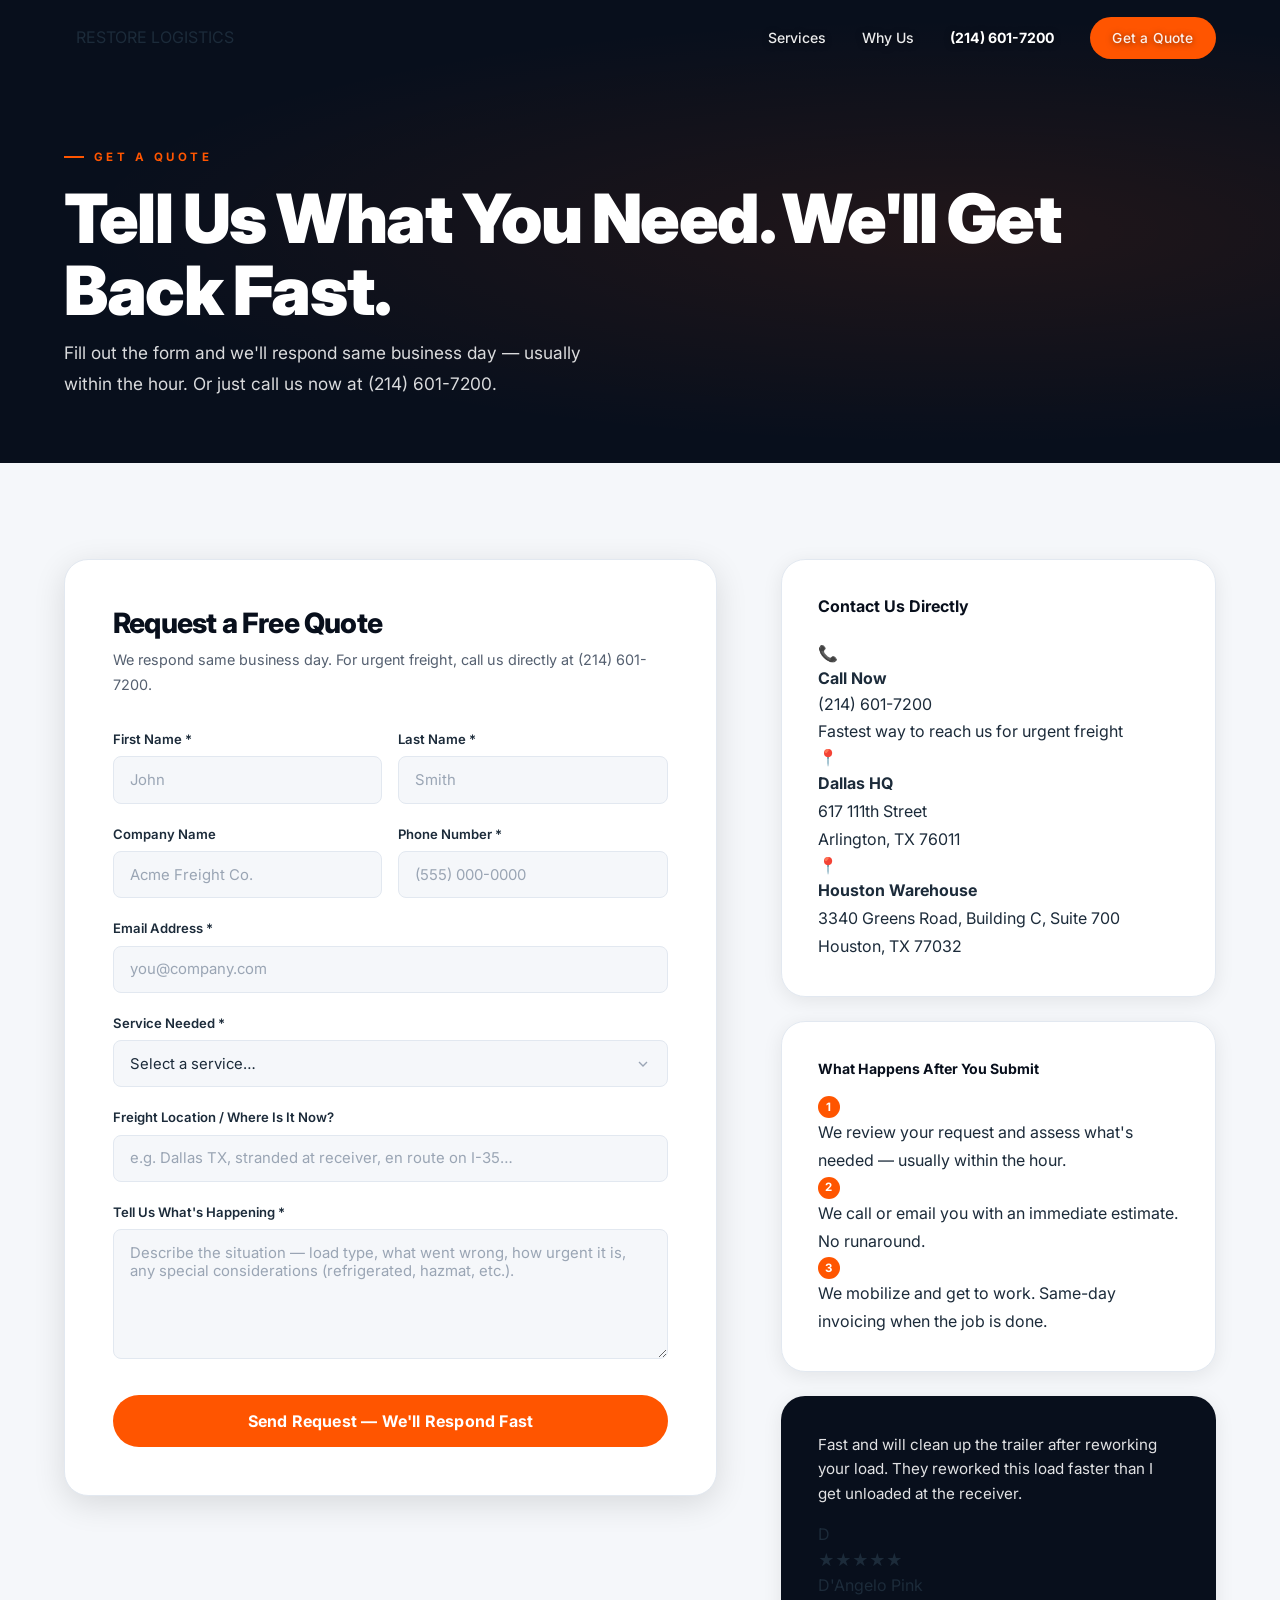
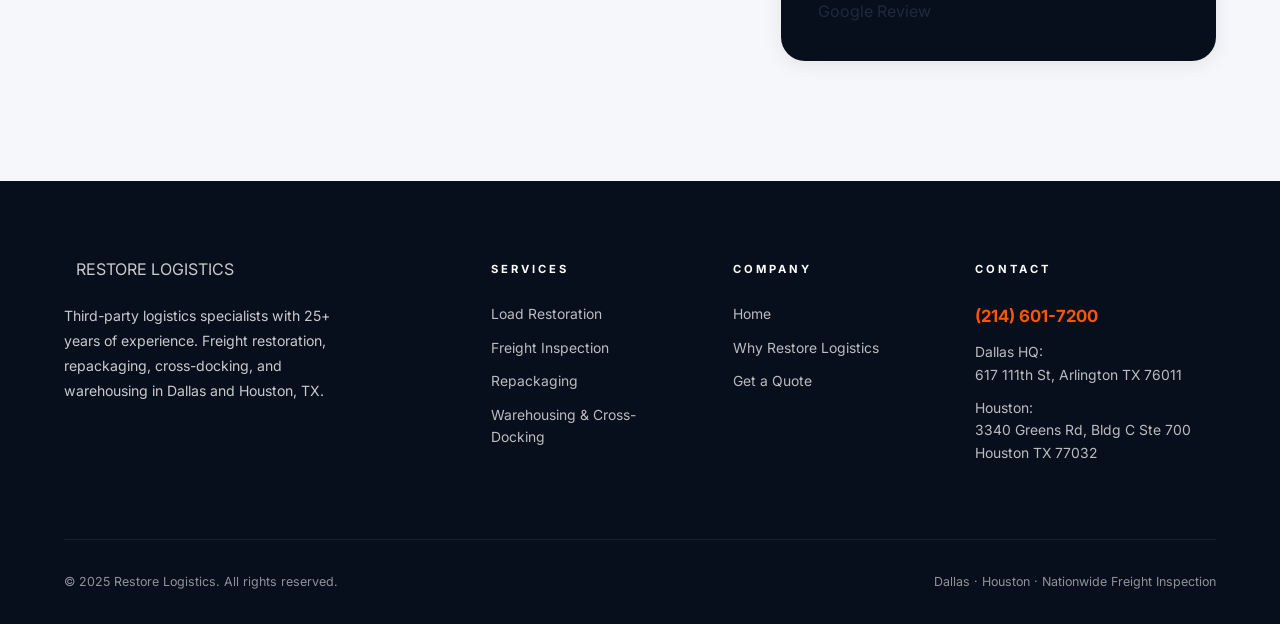
==== get-a-quote.html @ 34fc3805 "Initial release — Restore Logistics website 4-page lead-generation site: homepage, services, why-us," ====
<!DOCTYPE html>
<html lang="en">
<head>
  <meta charset="UTF-8" />
  <meta name="viewport" content="width=device-width, initial-scale=1.0" />
  <meta name="description" content="Get a free freight restoration quote from Restore Logistics. Same-day response. Dallas and Houston, TX." />
  <title>Get a Free Quote | Restore Logistics — Immediate Estimates</title>
  <link rel="stylesheet" href="css/style.css" />
  <link rel="preconnect" href="https://fonts.googleapis.com" />
  <link rel="preconnect" href="https://fonts.gstatic.com" crossorigin />
</head>
<body>

  <!-- HEADER -->
  <header class="site-header scrolled" id="site-header">
    <div class="container">
      <nav class="nav-inner">
        <a href="index.html" class="logo">
          <div class="logo-chevrons"><span></span><span></span><span></span></div>
          <div class="logo-text">
            <span class="logo-restore">RESTORE</span>
            <span class="logo-logistics">LOGISTICS</span>
          </div>
        </a>
        <div class="nav-links">
          <a href="services.html">Services</a>
          <a href="why-us.html">Why Us</a>
          <a href="tel:+12146017200" class="nav-phone">(214) 601-7200</a>
          <a href="get-a-quote.html" class="btn btn-orange">Get a Quote</a>
        </div>
        <button class="nav-hamburger" id="nav-hamburger" aria-label="Open navigation">
          <span></span><span></span><span></span>
        </button>
      </nav>
    </div>
  </header>

  <div class="nav-mobile" id="nav-mobile">
    <button class="nav-mobile-close" id="nav-mobile-close">&times;</button>
    <a href="index.html">Home</a>
    <a href="services.html">Services</a>
    <a href="why-us.html">Why Us</a>
    <a href="tel:+12146017200">(214) 601-7200</a>
    <a href="get-a-quote.html" class="btn btn-orange">Get a Free Quote</a>
  </div>

  <div class="mobile-sticky-footer">
    <a href="tel:+12146017200" class="msf-call">📞 Call Now</a>
    <a href="get-a-quote.html" class="msf-quote">Submit Request</a>
  </div>

  <!-- PAGE HERO -->
  <section class="page-hero">
    <div class="container page-hero-inner">
      <span class="section-kicker">Get a Quote</span>
      <h1>Tell Us What You Need. We'll Get Back Fast.</h1>
      <p>Fill out the form and we'll respond same business day — usually within the hour. Or just call us now at (214) 601-7200.</p>
    </div>
  </section>

  <main>
    <section class="section-pad" style="background: var(--off-white);">
      <div class="container">
        <div class="quote-grid">

          <!-- FORM -->
          <div class="quote-form-wrap">
            <h2>Request a Free Quote</h2>
            <p class="form-sub">We respond same business day. For urgent freight, call us directly at (214) 601-7200.</p>

            <form id="quote-form" novalidate>
              <div class="form-row">
                <div class="form-group">
                  <label for="first-name">First Name *</label>
                  <input type="text" id="first-name" name="first_name" placeholder="John" required />
                </div>
                <div class="form-group">
                  <label for="last-name">Last Name *</label>
                  <input type="text" id="last-name" name="last_name" placeholder="Smith" required />
                </div>
              </div>

              <div class="form-row">
                <div class="form-group">
                  <label for="company">Company Name</label>
                  <input type="text" id="company" name="company" placeholder="Acme Freight Co." />
                </div>
                <div class="form-group">
                  <label for="phone">Phone Number *</label>
                  <input type="tel" id="phone" name="phone" placeholder="(555) 000-0000" required />
                </div>
              </div>

              <div class="form-group">
                <label for="email">Email Address *</label>
                <input type="email" id="email" name="email" placeholder="you@company.com" required />
              </div>

              <div class="form-group">
                <label for="service">Service Needed *</label>
                <select id="service" name="service" required>
                  <option value="" disabled selected>Select a service…</option>
                  <option value="restoration">Load Restoration (shifted / rejected / overweight)</option>
                  <option value="inspection">Freight Inspection</option>
                  <option value="repackaging">Repackaging</option>
                  <option value="warehousing">Warehousing &amp; Cross-Docking</option>
                  <option value="multiple">Multiple Services</option>
                  <option value="unsure">Not Sure — Need Advice</option>
                </select>
              </div>

              <div class="form-group">
                <label for="location">Freight Location / Where Is It Now?</label>
                <input type="text" id="location" name="location" placeholder="e.g. Dallas TX, stranded at receiver, en route on I-35…" />
              </div>

              <div class="form-group">
                <label for="details">Tell Us What's Happening *</label>
                <textarea id="details" name="details" placeholder="Describe the situation — load type, what went wrong, how urgent it is, any special considerations (refrigerated, hazmat, etc.)." required></textarea>
              </div>

              <button type="submit" class="btn btn-orange form-submit">Send Request — We'll Respond Fast</button>
            </form>
          </div>

          <!-- SIDEBAR -->
          <aside class="quote-sidebar">

            <div class="sidebar-card">
              <h3>Contact Us Directly</h3>
              <div class="sidebar-info-item">
                <div class="sidebar-icon">📞</div>
                <div>
                  <h4>Call Now</h4>
                  <a href="tel:+12146017200">(214) 601-7200</a>
                  <p>Fastest way to reach us for urgent freight</p>
                </div>
              </div>
              <div class="sidebar-info-item">
                <div class="sidebar-icon">📍</div>
                <div>
                  <h4>Dallas HQ</h4>
                  <p>617 111th Street<br>Arlington, TX 76011</p>
                </div>
              </div>
              <div class="sidebar-info-item">
                <div class="sidebar-icon">📍</div>
                <div>
                  <h4>Houston Warehouse</h4>
                  <p>3340 Greens Road, Building C, Suite 700<br>Houston, TX 77032</p>
                </div>
              </div>
            </div>

            <div class="sidebar-card">
              <div class="what-happens-next next-steps">
                <h4>What Happens After You Submit</h4>
                <div class="next-step">
                  <div class="ns-num">1</div>
                  <p>We review your request and assess what's needed — usually within the hour.</p>
                </div>
                <div class="next-step">
                  <div class="ns-num">2</div>
                  <p>We call or email you with an immediate estimate. No runaround.</p>
                </div>
                <div class="next-step">
                  <div class="ns-num">3</div>
                  <p>We mobilize and get to work. Same-day invoicing when the job is done.</p>
                </div>
              </div>
            </div>

            <div class="sidebar-card" style="background: var(--navy); border-color: transparent;">
              <div class="testimonial-block" style="background:transparent; border:none; padding:0;">
                <blockquote style="color:rgba(255,255,255,0.88); font-size:0.95rem;">
                  Fast and will clean up the trailer after reworking your load. They reworked this load faster than I get unloaded at the receiver.
                </blockquote>
                <div class="testimonial-cite" style="margin-top:1rem;">
                  <div class="testimonial-avatar">D</div>
                  <div>
                    <div class="testimonial-stars">★★★★★</div>
                    <div class="testimonial-name">D'Angelo Pink</div>
                    <div class="testimonial-meta">Google Review</div>
                  </div>
                </div>
              </div>
            </div>

          </aside>
        </div>
      </div>
    </section>
  </main>

  <!-- FOOTER -->
  <footer class="site-footer">
    <div class="container">
      <div class="footer-grid">
        <div class="footer-brand">
          <a href="index.html" class="logo">
            <div class="logo-chevrons"><span></span><span></span><span></span></div>
            <div class="logo-text">
              <span class="logo-restore">RESTORE</span>
              <span class="logo-logistics">LOGISTICS</span>
            </div>
          </a>
          <p>Third-party logistics specialists with 25+ years of experience. Freight restoration, repackaging, cross-docking, and warehousing in Dallas and Houston, TX.</p>
        </div>
        <div class="footer-col">
          <h4>Services</h4>
          <a href="services.html#restoration">Load Restoration</a>
          <a href="services.html#inspection">Freight Inspection</a>
          <a href="services.html#repackaging">Repackaging</a>
          <a href="services.html#warehousing">Warehousing &amp; Cross-Docking</a>
        </div>
        <div class="footer-col">
          <h4>Company</h4>
          <a href="index.html">Home</a>
          <a href="why-us.html">Why Restore Logistics</a>
          <a href="get-a-quote.html">Get a Quote</a>
        </div>
        <div class="footer-col">
          <h4>Contact</h4>
          <a href="tel:+12146017200" class="footer-phone">(214) 601-7200</a>
          <address>Dallas HQ:<br>617 111th St, Arlington TX 76011</address>
          <address>Houston:<br>3340 Greens Rd, Bldg C Ste 700<br>Houston TX 77032</address>
        </div>
      </div>
      <div class="footer-bottom">
        <span>&copy; 2025 Restore Logistics. All rights reserved.</span>
        <span>Dallas · Houston · Nationwide Freight Inspection</span>
      </div>
    </div>
  </footer>

  <script src="js/main.js"></script>
</body>
</html>
---- css/style.css ----
/* ============================================================
   RESTORE LOGISTICS — style.css  v2
   ============================================================ */

@import url('https://fonts.googleapis.com/css2?family=Inter:wght@300;400;500;600;700;800;900&display=swap');

/* --- Custom properties ------------------------------------ */
:root {
  --navy:         #080f1c;
  --navy-mid:     #0f1e35;
  --navy-light:   #1a304f;
  --orange:       #ff5500;
  --orange-hover: #e04400;
  --orange-glow:  rgba(255,85,0,0.3);
  --orange-dim:   rgba(255,85,0,0.1);
  --white:        #ffffff;
  --off-white:    #f5f7fa;
  --gray-100:     #f0f2f5;
  --gray-400:     #9aa5b4;
  --gray-600:     #556070;
  --body-text:    #1c2b3a;
  --border:       #e2e8f0;
  --radius:       8px;
  --radius-lg:    16px;
  --radius-xl:    24px;
  --transition:   0.25s ease;
  --shadow:       0 4px 20px rgba(0,0,0,0.08);
  --shadow-md:    0 8px 32px rgba(0,0,0,0.12);
  --shadow-lg:    0 16px 56px rgba(0,0,0,0.18);
  --font:         'Inter', system-ui, -apple-system, sans-serif;
  --container:    1200px;
  --header-h:     76px;
}

/* --- Reset ------------------------------------------------ */
*,*::before,*::after { box-sizing: border-box; margin: 0; padding: 0; }
html  { scroll-behavior: smooth; font-size: 16px; }
body  { font-family: var(--font); color: var(--body-text); background: var(--white); line-height: 1.6; -webkit-font-smoothing: antialiased; }
img   { display: block; max-width: 100%; }
a     { text-decoration: none; color: inherit; }
ul    { list-style: none; }
button{ border: none; cursor: pointer; font-family: inherit; background: none; }

/* --- Typography ------------------------------------------ */
h1 { font-size: clamp(2.4rem, 6vw, 4.25rem); font-weight: 900; line-height: 1.06; letter-spacing: -1.5px; }
h2 { font-size: clamp(1.9rem, 4vw, 3rem);    font-weight: 800; line-height: 1.1;  letter-spacing: -0.8px; }
h3 { font-size: 1.25rem;                      font-weight: 700; line-height: 1.3; }
p  { font-size: 1rem; line-height: 1.75; }

/* --- Layout ----------------------------------------------- */
.container    { max-width: var(--container); margin: 0 auto; padding: 0 1.5rem; }
.section-pad  { padding: 6rem 0; }
.text-center  { text-align: center; }

.section-kicker {
  display: inline-flex;
  align-items: center;
  gap: 0.6rem;
  font-size: 0.72rem;
  font-weight: 700;
  letter-spacing: 3.5px;
  text-transform: uppercase;
  color: var(--orange);
  margin-bottom: 1rem;
}
.section-kicker::before {
  content: '';
  display: block;
  width: 20px;
  height: 2px;
  background: var(--orange);
}

/* --- Buttons ---------------------------------------------- */
.btn {
  display: inline-flex;
  align-items: center;
  justify-content: center;
  gap: 0.5rem;
  padding: 0.9rem 2rem;
  border-radius: 100px;
  font-weight: 700;
  font-size: 0.95rem;
  letter-spacing: 0.2px;
  transition: all var(--transition);
  white-space: nowrap;
  cursor: pointer;
}
.btn-orange {
  background: var(--orange);
  color: var(--white);
}
.btn-orange:hover {
  background: var(--orange-hover);
  transform: translateY(-2px);
  box-shadow: 0 10px 28px var(--orange-glow);
}
.btn-white {
  background: var(--white);
  color: var(--navy);
}
.btn-white:hover {
  background: var(--off-white);
  transform: translateY(-2px);
  box-shadow: var(--shadow-md);
}
.btn-outline-white {
  background: transparent;
  color: var(--white);
  border: 2px solid rgba(255,255,255,0.65);
}
.btn-outline-white:hover {
  background: rgba(255,255,255,0.1);
  border-color: var(--white);
}
.btn-outline-orange {
  background: transparent;
  color: var(--orange);
  border: 2px solid var(--orange);
}
.btn-outline-orange:hover {
  background: var(--orange);
  color: var(--white);
}
.link-arrow {
  color: var(--orange);
  font-weight: 600;
  font-size: 0.9rem;
  display: inline-flex;
  align-items: center;
  gap: 0.35rem;
  transition: gap var(--transition);
}
.link-arrow:hover { gap: 0.65rem; }
.link-arrow::after { content: '→'; }

/* ============================================================
   HEADER / NAV
   ============================================================ */
.site-header {
  position: fixed;
  top: 0; left: 0; right: 0;
  z-index: 1000;
  height: var(--header-h);
  transition: background var(--transition), box-shadow var(--transition), backdrop-filter var(--transition);
}
.site-header.scrolled {
  background: rgba(8,15,28,0.96);
  backdrop-filter: blur(16px);
  box-shadow: 0 1px 0 rgba(255,255,255,0.06), 0 4px 24px rgba(0,0,0,0.4);
}
.nav-inner {
  display: flex;
  align-items: center;
  justify-content: space-between;
  height: var(--header-h);
}

/* Logo */
.logo {
  display: flex;
  align-items: center;
  gap: 0.75rem;
  text-decoration: none;
  flex-shrink: 0;
}
.logo-mark {
  display: flex;
  flex-direction: column;
  gap: 3.5px;
}
.logo-mark span {
  display: block;
  height: 3px;
  background: var(--orange);
  border-radius: 2px;
  transition: width 0.3s ease;
}
.logo-mark span:nth-child(1) { width: 22px; }
.logo-mark span:nth-child(2) { width: 15px; }
.logo-mark span:nth-child(3) { width: 8px; }
.logo:hover .logo-mark span:nth-child(1) { width: 8px; }
.logo:hover .logo-mark span:nth-child(3) { width: 22px; }
.logo-text { line-height: 1.1; }
.logo-top    { display: block; font-size: 1.2rem; font-weight: 900; color: var(--white); letter-spacing: 3px; text-shadow: 0 1px 14px rgba(0,0,0,0.8); }
.logo-bottom { display: block; font-size: 0.58rem; font-weight: 700; color: var(--orange); letter-spacing: 5.5px; text-shadow: 0 1px 8px rgba(0,0,0,0.6); }

/* Nav links */
.nav-links {
  display: flex;
  align-items: center;
  gap: 2.25rem;
}
.nav-links > a {
  color: rgba(255,255,255,0.92);
  font-weight: 500;
  font-size: 0.88rem;
  transition: color var(--transition);
  text-shadow: 0 1px 6px rgba(0,0,0,0.5);
}
.nav-links > a:hover { color: var(--white); }
.nav-links .btn-orange { padding: 0.6rem 1.4rem; font-size: 0.86rem; border-radius: 100px; }
.nav-phone { font-weight: 700 !important; color: var(--white) !important; }

.nav-hamburger {
  display: none;
  flex-direction: column;
  gap: 5px;
  padding: 6px;
}
.nav-hamburger span {
  display: block;
  width: 24px;
  height: 2px;
  background: var(--white);
  border-radius: 2px;
  transition: all var(--transition);
}

.nav-mobile {
  display: none;
  position: fixed;
  inset: 0;
  background: var(--navy);
  z-index: 1001;
  flex-direction: column;
  align-items: center;
  justify-content: center;
  gap: 2rem;
}
.nav-mobile.open { display: flex; }
.nav-mobile a {
  color: rgba(255,255,255,0.8);
  font-size: 1.75rem;
  font-weight: 800;
  letter-spacing: -0.5px;
  transition: color var(--transition);
}
.nav-mobile a:hover { color: var(--orange); }
.nav-mobile .btn-orange { border-radius: 100px; font-size: 1.1rem; margin-top: 0.5rem; }
.nav-mobile-close {
  position: absolute;
  top: 1.5rem; right: 1.5rem;
  color: rgba(255,255,255,0.5);
  font-size: 2.5rem;
  line-height: 1;
  transition: color var(--transition);
}
.nav-mobile-close:hover { color: var(--orange); }

/* ============================================================
   MOBILE STICKY FOOTER
   ============================================================ */
.mobile-sticky-footer {
  display: none;
  position: fixed;
  bottom: 0; left: 0; right: 0;
  z-index: 998;
  background: var(--navy);
  border-top: 1px solid rgba(255,255,255,0.08);
  padding: 0.75rem 1rem;
  gap: 0.75rem;
}
.mobile-sticky-footer a {
  flex: 1;
  text-align: center;
  padding: 0.85rem;
  border-radius: 100px;
  font-weight: 700;
  font-size: 0.88rem;
  display: block;
}
.msf-call  { background: var(--navy-light); color: var(--white); border: 1px solid rgba(255,255,255,0.12); }
.msf-quote { background: var(--orange);     color: var(--white); }

/* ============================================================
   HERO
   ============================================================ */
.hero {
  position: relative;
  min-height: 100vh;
  display: flex;
  align-items: center;
  overflow: hidden;
}
.hero-bg {
  position: absolute;
  inset: 0;
  background-image: url('https://images.unsplash.com/photo-1601584115197-04ecc0da31d7?auto=format&fit=crop&w=1920&q=85');
  background-size: cover;
  background-position: center 35%;
  z-index: 0;
}
.hero-bg::after {
  content: '';
  position: absolute;
  inset: 0;
  background: linear-gradient(
    115deg,
    rgba(8,15,28,0.97) 0%,
    rgba(8,15,28,0.88) 45%,
    rgba(8,15,28,0.55) 70%,
    rgba(8,15,28,0.35) 100%
  );
}
.hero-content {
  position: relative;
  z-index: 1;
  max-width: 760px;
  padding: calc(var(--header-h) + 3rem) 0 5rem;
}
.hero-kicker {
  display: inline-flex;
  align-items: center;
  gap: 0.75rem;
  font-size: 0.72rem;
  font-weight: 700;
  letter-spacing: 4px;
  text-transform: uppercase;
  color: var(--orange);
  margin-bottom: 1.75rem;
}
.hero-kicker::before {
  content: '';
  display: block;
  width: 28px;
  height: 2px;
  background: var(--orange);
}
.hero h1 {
  color: var(--white);
  margin-bottom: 1.5rem;
}
.hero h1 em {
  font-style: normal;
  color: var(--orange);
  display: block;
}
.hero-sub {
  color: rgba(255,255,255,0.88);
  font-size: 1.12rem;
  max-width: 580px;
  margin-bottom: 2.75rem;
  line-height: 1.78;
}
.hero-sub strong { color: rgba(255,255,255,0.88); font-weight: 600; }
.hero-actions {
  display: flex;
  gap: 1rem;
  flex-wrap: wrap;
  margin-bottom: 3rem;
  align-items: center;
}
.trust-chips {
  display: flex;
  gap: 0.6rem;
  flex-wrap: wrap;
}
.trust-chip {
  display: inline-flex;
  align-items: center;
  gap: 0.35rem;
  background: rgba(255,255,255,0.07);
  border: 1px solid rgba(255,255,255,0.1);
  border-radius: 100px;
  padding: 0.35rem 0.85rem;
  font-size: 0.72rem;
  font-weight: 600;
  color: rgba(255,255,255,0.92);
  letter-spacing: 0.3px;
}
.trust-chip .dot { color: var(--orange); }

/* Floating review badge */
.hero-badge {
  position: absolute;
  right: 3rem;
  bottom: 6rem;
  z-index: 2;
  background: rgba(8,15,28,0.82);
  backdrop-filter: blur(20px);
  border: 1px solid rgba(255,255,255,0.1);
  border-left: 3px solid var(--orange);
  border-radius: var(--radius-lg);
  padding: 1.25rem 1.5rem;
  max-width: 300px;
}
.badge-stars { color: #FFD700; font-size: 0.85rem; margin-bottom: 0.4rem; }
.badge-quote {
  font-size: 0.85rem;
  color: rgba(255,255,255,0.8);
  font-style: italic;
  line-height: 1.5;
  margin-bottom: 0.6rem;
}
.badge-name { font-size: 0.75rem; font-weight: 700; color: var(--white); }
.badge-sub  { font-size: 0.68rem; color: var(--gray-400); }
.badge-google {
  display: flex;
  align-items: center;
  gap: 0.3rem;
  font-size: 0.68rem;
  color: var(--gray-400);
  margin-top: 0.5rem;
}

/* ============================================================
   MARQUEE STRIP
   ============================================================ */
.marquee-strip {
  background: var(--orange);
  overflow: hidden;
  padding: 0.9rem 0;
  position: relative;
}
.marquee-track {
  display: inline-flex;
  animation: marquee-scroll 40s linear infinite;
  white-space: nowrap;
}
.marquee-item {
  display: inline-flex;
  align-items: center;
  gap: 1.5rem;
  font-size: 0.75rem;
  font-weight: 800;
  letter-spacing: 3px;
  text-transform: uppercase;
  color: rgba(255,255,255,0.92);
  padding: 0 2rem;
}
.marquee-sep {
  width: 5px;
  height: 5px;
  background: rgba(255,255,255,0.4);
  border-radius: 50%;
  display: inline-block;
}
@keyframes marquee-scroll {
  0%   { transform: translateX(0); }
  100% { transform: translateX(-50%); }
}

/* ============================================================
   PROBLEM STRIP
   ============================================================ */
.problem-strip {
  background: var(--navy-mid);
  padding: 5rem 0;
}
.problem-strip-head { margin-bottom: 3rem; }
.problem-strip-head h2 { color: var(--white); margin-bottom: 0.75rem; }
.problem-strip-head p  { color: rgba(255,255,255,0.78); font-size: 1.05rem; max-width: 480px; }
.problems-grid {
  display: grid;
  grid-template-columns: repeat(6, 1fr);
  gap: 1rem;
}
.problem-tile {
  background: rgba(255,255,255,0.04);
  border: 1px solid rgba(255,255,255,0.08);
  border-radius: var(--radius-lg);
  padding: 2rem 1rem 1.5rem;
  color: rgba(255,255,255,0.92);
  font-weight: 600;
  font-size: 0.88rem;
  text-align: center;
  transition: all 0.3s ease;
  cursor: default;
}
.problem-tile:hover {
  background: var(--orange);
  border-color: var(--orange);
  color: var(--white);
  transform: translateY(-6px);
  box-shadow: 0 16px 32px rgba(255,85,0,0.35);
}
.problem-icon {
  font-size: 2rem;
  display: block;
  margin-bottom: 0.75rem;
}

/* ============================================================
   HOW IT WORKS
   ============================================================ */
.how-it-works { background: var(--off-white); }
.hiw-head { text-align: center; margin-bottom: 4rem; }
.hiw-head h2 { margin-bottom: 0.75rem; }
.hiw-head p  { color: var(--gray-600); font-size: 1.05rem; max-width: 500px; margin: 0 auto; }
.hiw-grid {
  display: grid;
  grid-template-columns: repeat(3, 1fr);
  gap: 0;
  position: relative;
  border: 1px solid var(--border);
  border-radius: var(--radius-xl);
  overflow: hidden;
  background: var(--white);
  box-shadow: var(--shadow-md);
}
.hiw-step {
  padding: 3rem 2.5rem;
  position: relative;
  border-right: 1px solid var(--border);
}
.hiw-step:last-child { border-right: none; }
.hiw-num {
  font-size: 4.5rem;
  font-weight: 900;
  color: rgba(255,85,0,0.07);
  line-height: 1;
  position: absolute;
  top: 1.5rem;
  right: 1.5rem;
  letter-spacing: -3px;
}
.hiw-icon {
  width: 52px;
  height: 52px;
  background: var(--orange);
  border-radius: var(--radius);
  display: flex;
  align-items: center;
  justify-content: center;
  font-size: 1.4rem;
  margin-bottom: 1.5rem;
}
.hiw-step h3 { color: var(--navy); margin-bottom: 0.6rem; font-size: 1.15rem; }
.hiw-step p  { color: var(--gray-600); font-size: 0.93rem; }
.hiw-connector {
  display: none; /* visual only — handled by grid layout */
}

/* ============================================================
   SERVICES BENTO GRID
   ============================================================ */
.services-section { background: var(--white); }
.services-head { margin-bottom: 3rem; }
.services-head h2 { margin-bottom: 0.5rem; }
.services-head p  { color: var(--gray-600); font-size: 1.05rem; max-width: 480px; }

.services-bento {
  display: grid;
  grid-template-columns: 1.4fr 1fr;
  grid-template-rows: auto auto;
  gap: 1.25rem;
}
.bento-card {
  border-radius: var(--radius-xl);
  padding: 2.5rem;
  position: relative;
  overflow: hidden;
  transition: transform 0.3s ease, box-shadow 0.3s ease;
  display: flex;
  flex-direction: column;
}
.bento-card:hover {
  transform: translateY(-4px);
  box-shadow: var(--shadow-lg);
}

/* Featured card (load restoration - large) */
.bento-featured {
  grid-row: 1 / 3;
  background: var(--navy);
  min-height: 460px;
}
.bento-featured::before {
  content: '';
  position: absolute;
  inset: 0;
  background-image: url('https://images.unsplash.com/photo-1558618666-fcd25c85cd64?auto=format&fit=crop&w=900&q=80');
  background-size: cover;
  background-position: center;
  opacity: 0.25;
  transition: opacity 0.4s ease;
}
.bento-featured:hover::before { opacity: 0.35; }
.bento-featured-inner {
  position: relative;
  z-index: 1;
  display: flex;
  flex-direction: column;
  height: 100%;
}
.bento-featured .bento-icon { background: var(--orange); color: white; }
.bento-featured h3 { color: var(--white); font-size: 1.5rem; margin-bottom: 0.75rem; }
.bento-featured p  { color: rgba(255,255,255,0.88); font-size: 0.93rem; flex: 1; }
.bento-featured .link-arrow { color: var(--orange); margin-top: 2rem; }
.bento-featured .bento-tag {
  position: absolute;
  top: 2.5rem;
  right: 2.5rem;
  background: var(--orange);
  color: var(--white);
  font-size: 0.68rem;
  font-weight: 700;
  letter-spacing: 2px;
  padding: 0.35rem 0.85rem;
  border-radius: 100px;
  text-transform: uppercase;
}

/* Small cards */
.bento-small {
  background: var(--off-white);
  border: 1px solid var(--border);
}
.bento-small h3 { color: var(--navy); margin-bottom: 0.5rem; font-size: 1.05rem; }
.bento-small p  { color: var(--gray-600); font-size: 0.88rem; flex: 1; }
.bento-small .link-arrow { margin-top: 1.25rem; font-size: 0.85rem; }

.bento-icon {
  width: 48px;
  height: 48px;
  border-radius: var(--radius);
  display: flex;
  align-items: center;
  justify-content: center;
  font-size: 1.3rem;
  margin-bottom: 1.25rem;
  background: var(--orange-dim);
}
.bento-small .bento-icon { background: var(--orange-dim); }

/* ============================================================
   SPLIT — THE RESTORE ADVANTAGE
   ============================================================ */
.split-advantage {
  display: grid;
  grid-template-columns: 1fr 1fr;
  min-height: 560px;
}
.split-img {
  position: relative;
  overflow: hidden;
}
.split-img img {
  width: 100%;
  height: 100%;
  object-fit: cover;
  object-position: center;
  transition: transform 0.8s ease;
}
.split-img:hover img { transform: scale(1.04); }
.split-img-overlay {
  position: absolute;
  inset: 0;
  background: linear-gradient(to right, transparent 60%, rgba(8,15,28,0.5) 100%);
}
.split-content {
  background: var(--navy);
  padding: 5rem 4.5rem;
  display: flex;
  flex-direction: column;
  justify-content: center;
}
.split-content h2 { color: var(--white); margin-bottom: 1.25rem; }
.split-content .body-text { color: rgba(255,255,255,0.85); font-size: 1rem; line-height: 1.78; margin-bottom: 2.5rem; }
.split-stats {
  display: grid;
  grid-template-columns: 1fr 1fr;
  gap: 1.5rem;
  margin-bottom: 3rem;
}
.split-stat-item { }
.split-stat-num   { display: block; font-size: 2rem; font-weight: 900; color: var(--orange); line-height: 1; margin-bottom: 0.25rem; }
.split-stat-label { font-size: 0.78rem; color: rgba(255,255,255,0.7); letter-spacing: 1px; text-transform: uppercase; }

/* ============================================================
   REVIEWS SECTION
   ============================================================ */
.reviews-section { background: var(--off-white); }
.reviews-head { text-align: center; margin-bottom: 3.5rem; }
.reviews-head h2 { margin-bottom: 0.5rem; }
.reviews-head p  { color: var(--gray-600); font-size: 1.05rem; }

.review-featured-card {
  background: var(--navy);
  border-radius: var(--radius-xl);
  padding: 4rem 4rem 3.5rem;
  position: relative;
  overflow: hidden;
  margin-bottom: 1.5rem;
}
.review-featured-card::before {
  content: '\201C';
  position: absolute;
  top: -1.5rem;
  left: 2.5rem;
  font-size: 14rem;
  color: var(--orange);
  opacity: 0.08;
  font-family: Georgia, serif;
  line-height: 1;
}
.review-inner {
  position: relative;
  z-index: 1;
  display: grid;
  grid-template-columns: 1fr auto;
  gap: 4rem;
  align-items: center;
}
.review-text-block {}
.review-stars { color: #FFD700; font-size: 1.1rem; margin-bottom: 1.25rem; letter-spacing: 2px; }
.review-quote {
  font-size: clamp(1.2rem, 2.5vw, 1.7rem);
  font-weight: 500;
  color: var(--white);
  line-height: 1.55;
  font-style: italic;
  margin-bottom: 2rem;
}
.review-cite { display: flex; align-items: center; gap: 1rem; }
.review-avatar {
  width: 48px;
  height: 48px;
  background: var(--orange);
  border-radius: 50%;
  display: flex;
  align-items: center;
  justify-content: center;
  font-weight: 900;
  font-size: 1.1rem;
  color: var(--white);
  flex-shrink: 0;
}
.review-name  { font-weight: 700; color: var(--white); font-size: 0.95rem; }
.review-role  { color: var(--gray-400); font-size: 0.8rem; margin-top: 0.15rem; }
.review-photos {
  display: grid;
  grid-template-columns: 1fr 1fr;
  gap: 0.6rem;
  width: 220px;
  flex-shrink: 0;
}
.review-photo {
  border-radius: var(--radius);
  overflow: hidden;
  aspect-ratio: 1;
}
.review-photo img {
  width: 100%;
  height: 100%;
  object-fit: cover;
  transition: transform 0.4s ease;
}
.review-photo:hover img { transform: scale(1.08); }

.review-bottom {
  display: flex;
  align-items: center;
  justify-content: space-between;
  border-top: 1px solid rgba(255,255,255,0.07);
  padding-top: 1.5rem;
  margin-top: 0;
}
.review-platform {
  display: flex;
  align-items: center;
  gap: 0.5rem;
  font-size: 0.82rem;
  color: var(--gray-400);
}
.review-platform strong { color: rgba(255,255,255,0.92); }
.review-cta {
  font-size: 0.85rem;
  font-weight: 600;
  color: var(--orange);
  display: flex;
  align-items: center;
  gap: 0.3rem;
  transition: gap var(--transition);
}
.review-cta:hover { gap: 0.6rem; }
.review-cta::after { content: '→'; }

/* Empty review placeholders */
.review-placeholder-row {
  display: grid;
  grid-template-columns: 1fr 1fr;
  gap: 1.25rem;
}
.review-placeholder {
  background: var(--white);
  border: 2px dashed var(--border);
  border-radius: var(--radius-lg);
  padding: 2rem;
  display: flex;
  align-items: center;
  justify-content: center;
  text-align: center;
  min-height: 160px;
}
.review-placeholder p {
  color: var(--gray-400);
  font-size: 0.85rem;
}
.review-placeholder span {
  display: block;
  font-size: 1.5rem;
  margin-bottom: 0.5rem;
}

/* ============================================================
   LOCATIONS
   ============================================================ */
.locations-section { background: var(--white); }
.locations-head { margin-bottom: 3rem; }
.locations-head h2 { margin-bottom: 0.5rem; }
.locations-head p  { color: var(--gray-600); font-size: 1.05rem; max-width: 500px; }
.locations-grid {
  display: grid;
  grid-template-columns: 1fr 1fr 1fr;
  gap: 1.25rem;
}
.location-card {
  border: 1px solid var(--border);
  border-radius: var(--radius-xl);
  padding: 2.5rem;
  transition: all 0.3s ease;
  position: relative;
  overflow: hidden;
}
.location-card:hover {
  box-shadow: var(--shadow-lg);
  border-color: transparent;
  transform: translateY(-4px);
}
.location-card::before {
  content: '';
  position: absolute;
  top: 0; left: 0; right: 0;
  height: 3px;
  background: var(--orange);
  transform: scaleX(0);
  transform-origin: left;
  transition: transform 0.35s ease;
}
.location-card:hover::before { transform: scaleX(1); }
.loc-badge {
  display: inline-block;
  background: var(--orange-dim);
  color: var(--orange);
  font-size: 0.68rem;
  font-weight: 700;
  letter-spacing: 2.5px;
  text-transform: uppercase;
  padding: 0.3rem 0.85rem;
  border-radius: 100px;
  margin-bottom: 1.25rem;
}
.location-card h3 { color: var(--navy); margin-bottom: 0.6rem; font-size: 1.1rem; }
.location-card address {
  font-style: normal;
  color: var(--gray-600);
  font-size: 0.9rem;
  line-height: 1.7;
  margin-bottom: 1.25rem;
}
.loc-phone {
  display: inline-flex;
  align-items: center;
  gap: 0.4rem;
  color: var(--orange);
  font-weight: 700;
  font-size: 1rem;
}
.loc-phone:hover { color: var(--orange-hover); }
.location-offsite {
  background: var(--navy-mid);
  border-radius: var(--radius-xl);
  padding: 2.5rem;
  display: flex;
  align-items: flex-start;
  gap: 1.5rem;
  border: 1px solid rgba(255,85,0,0.2);
}
.offsite-icon {
  width: 52px;
  height: 52px;
  background: var(--orange);
  border-radius: var(--radius);
  display: flex;
  align-items: center;
  justify-content: center;
  font-size: 1.4rem;
  flex-shrink: 0;
}
.location-offsite h3 { color: var(--white); margin-bottom: 0.5rem; }
.location-offsite p  { color: rgba(255,255,255,0.82); font-size: 0.92rem; }

/* ============================================================
   CTA BAND
   ============================================================ */
.cta-band {
  background: var(--orange);
  padding: 6rem 0;
  text-align: center;
  position: relative;
  overflow: hidden;
}
.cta-band::before {
  content: '';
  position: absolute;
  inset: 0;
  background-image: url('https://images.unsplash.com/photo-1519003722824-194d4455a60c?auto=format&fit=crop&w=1920&q=80');
  background-size: cover;
  background-position: center 60%;
  opacity: 0.1;
}
.cta-band-inner { position: relative; z-index: 1; }
.cta-band h2 { color: var(--white); margin-bottom: 1rem; font-size: clamp(2rem, 4.5vw, 3.5rem); }
.cta-band p  { color: rgba(255,255,255,0.85); font-size: 1.12rem; max-width: 560px; margin: 0 auto 2.75rem; }
.cta-buttons { display: flex; gap: 1rem; justify-content: center; flex-wrap: wrap; }

/* ============================================================
   FOOTER
   ============================================================ */
.site-footer {
  background: var(--navy);
  color: rgba(255,255,255,0.78);
  padding: 5rem 0 2rem;
}
.footer-grid {
  display: grid;
  grid-template-columns: 2fr 1fr 1fr 1.3fr;
  gap: 3.5rem;
  padding-bottom: 4rem;
  border-bottom: 1px solid rgba(255,255,255,0.07);
  margin-bottom: 2rem;
}
.footer-brand p {
  font-size: 0.88rem;
  line-height: 1.78;
  max-width: 280px;
  margin-top: 1.5rem;
}
.footer-col h4 {
  color: var(--white);
  font-size: 0.7rem;
  font-weight: 700;
  letter-spacing: 3px;
  text-transform: uppercase;
  margin-bottom: 1.5rem;
}
.footer-col a, .footer-col address {
  display: block;
  font-size: 0.87rem;
  color: rgba(255,255,255,0.72);
  margin-bottom: 0.7rem;
  transition: color var(--transition);
  font-style: normal;
  line-height: 1.6;
}
.footer-col a:hover { color: var(--orange); }
.footer-phone { color: var(--orange) !important; font-weight: 700; font-size: 1.05rem !important; }
.footer-bottom {
  display: flex;
  justify-content: space-between;
  align-items: center;
  font-size: 0.78rem;
  color: rgba(255,255,255,0.55);
  flex-wrap: wrap;
  gap: 0.5rem;
}

/* ============================================================
   PAGE HERO (inner pages)
   ============================================================ */
.page-hero {
  background: var(--navy);
  padding: calc(var(--header-h) + 4rem) 0 4rem;
  position: relative;
  overflow: hidden;
}
.page-hero::after {
  content: '';
  position: absolute;
  inset: 0;
  background: radial-gradient(ellipse at 75% 50%, rgba(255,85,0,0.1) 0%, transparent 65%);
}
.page-hero-inner { position: relative; z-index: 1; }
.page-hero h1 { color: var(--white); margin-bottom: 0.75rem; }
.page-hero p  { color: rgba(255,255,255,0.85); font-size: 1.08rem; max-width: 560px; }

/* ============================================================
   SERVICES PAGE
   ============================================================ */
.service-block {
  display: grid;
  grid-template-columns: 1fr 1fr;
  gap: 5rem;
  align-items: center;
  padding: 5.5rem 0;
  border-bottom: 1px solid var(--border);
}
.service-block:last-of-type { border-bottom: none; }
.service-block.reverse .service-block-img  { order: 2; }
.service-block.reverse .service-block-content { order: 1; }
.service-block-img {
  border-radius: var(--radius-xl);
  overflow: hidden;
  height: 380px;
  box-shadow: var(--shadow-lg);
}
.service-block-img img { width: 100%; height: 100%; object-fit: cover; transition: transform 0.6s ease; }
.service-block-img:hover img { transform: scale(1.05); }
.service-block-content h2 { color: var(--navy); margin-bottom: 1rem; font-size: 2rem; }
.service-block-content .lead { color: var(--body-text); margin-bottom: 1.25rem; font-size: 1.05rem; }
.service-block-content .body { color: var(--gray-600); margin-bottom: 1.75rem; font-size: 0.93rem; }
.feature-list { margin-bottom: 2.25rem; display: flex; flex-direction: column; gap: 0.65rem; }
.feature-list li {
  display: flex;
  align-items: flex-start;
  gap: 0.65rem;
  color: var(--gray-600);
  font-size: 0.93rem;
}
.feature-list li::before {
  content: '✓';
  color: var(--orange);
  font-weight: 800;
  flex-shrink: 0;
}

/* ============================================================
   WHY US PAGE
   ============================================================ */
.proof-cards {
  display: grid;
  grid-template-columns: repeat(3, 1fr);
  gap: 1.5rem;
}
.proof-card {
  background: var(--off-white);
  border-radius: var(--radius-xl);
  padding: 2.5rem 2rem;
  text-align: center;
  transition: all 0.3s ease;
  border: 1px solid transparent;
}
.proof-card:hover {
  background: var(--white);
  border-color: var(--border);
  box-shadow: var(--shadow-lg);
  transform: translateY(-4px);
}
.proof-icon { font-size: 2.2rem; margin-bottom: 1rem; }
.proof-card h3 { color: var(--navy); margin-bottom: 0.5rem; }
.proof-card p  { color: var(--gray-600); font-size: 0.88rem; }
.story-block {
  display: grid;
  grid-template-columns: 1fr 1fr;
  gap: 5rem;
  align-items: center;
}
.story-img {
  border-radius: var(--radius-xl);
  overflow: hidden;
  height: 440px;
  box-shadow: var(--shadow-lg);
}
.story-img img { width: 100%; height: 100%; object-fit: cover; }
.story-content h2 { color: var(--navy); margin-bottom: 1rem; }
.story-content p  { color: var(--gray-600); margin-bottom: 1rem; font-size: 0.95rem; }

/* ============================================================
   FAQ ACCORDION
   ============================================================ */
.faq-section { background: var(--off-white); }
.faq-head { text-align: center; margin-bottom: 3rem; }
.faq-head h2 { margin-bottom: 0.5rem; }
.faq-head p  { color: var(--gray-600); max-width: 480px; margin: 0 auto; }
.accordion {
  display: flex;
  flex-direction: column;
  gap: 0.75rem;
  max-width: 820px;
  margin: 0 auto;
}
.accordion-item {
  background: var(--white);
  border-radius: var(--radius);
  border: 1px solid var(--border);
  overflow: hidden;
  transition: box-shadow var(--transition);
}
.accordion-item:hover { box-shadow: var(--shadow); }
.accordion-trigger {
  width: 100%;
  display: flex;
  justify-content: space-between;
  align-items: center;
  padding: 1.25rem 1.5rem;
  font-weight: 600;
  font-size: 0.95rem;
  color: var(--navy);
  text-align: left;
  gap: 1rem;
  transition: color var(--transition);
}
.accordion-trigger:hover { color: var(--orange); }
.accordion-icon {
  flex-shrink: 0;
  width: 26px;
  height: 26px;
  border-radius: 50%;
  background: var(--orange-dim);
  display: flex;
  align-items: center;
  justify-content: center;
  color: var(--orange);
  font-size: 1.2rem;
  font-weight: 300;
  transition: transform var(--transition), background var(--transition);
}
.accordion-item.open .accordion-icon { transform: rotate(45deg); background: var(--orange); color: var(--white); }
.accordion-body { max-height: 0; overflow: hidden; transition: max-height 0.38s ease; }
.accordion-body-inner {
  padding: 1rem 1.5rem 1.5rem;
  color: var(--gray-600);
  font-size: 0.93rem;
  line-height: 1.75;
  border-top: 1px solid var(--border);
}
.accordion-item.open .accordion-body { max-height: 500px; }

/* ============================================================
   REVIEW CARDS GRID (secondary reviews)
   ============================================================ */
.review-cards-grid {
  display: grid;
  grid-template-columns: repeat(3, 1fr);
  gap: 1.25rem;
  margin-top: 1.25rem;
}
.review-card {
  background: var(--white);
  border: 1px solid var(--border);
  border-radius: var(--radius-xl);
  padding: 2rem;
  display: flex;
  flex-direction: column;
  gap: 1rem;
  transition: all 0.3s ease;
  position: relative;
  overflow: hidden;
}
.review-card::before {
  content: '';
  position: absolute;
  top: 0; left: 0; right: 0;
  height: 3px;
  background: var(--orange);
  transform: scaleX(0);
  transform-origin: left;
  transition: transform 0.35s ease;
}
.review-card:hover {
  box-shadow: var(--shadow-lg);
  transform: translateY(-4px);
  border-color: transparent;
}
.review-card:hover::before { transform: scaleX(1); }
.review-card-stars { color: #FFD700; font-size: 0.9rem; letter-spacing: 1px; }
.review-card-quote {
  font-size: 0.93rem;
  color: var(--body-text);
  line-height: 1.7;
  font-style: italic;
  flex: 1;
}
.review-card-quote::before { content: '\201C'; }
.review-card-quote::after  { content: '\201D'; }
.review-card-cite {
  display: flex;
  align-items: center;
  gap: 0.75rem;
  padding-top: 1rem;
  border-top: 1px solid var(--border);
}
.review-card-avatar {
  width: 40px;
  height: 40px;
  border-radius: 50%;
  display: flex;
  align-items: center;
  justify-content: center;
  font-weight: 900;
  font-size: 0.95rem;
  color: var(--white);
  flex-shrink: 0;
}
.review-card-name { font-weight: 700; color: var(--navy); font-size: 0.88rem; }
.review-card-meta { font-size: 0.75rem; color: var(--gray-400); margin-top: 0.1rem; }

@media (max-width: 900px) {
  .review-cards-grid { grid-template-columns: 1fr 1fr; }
}
@media (max-width: 600px) {
  .review-cards-grid { grid-template-columns: 1fr; }
}

/* ============================================================
   QUOTE PAGE
   ============================================================ */
.quote-grid {
  display: grid;
  grid-template-columns: 1.5fr 1fr;
  gap: 4rem;
  align-items: start;
}
.quote-form-wrap {
  background: var(--white);
  border: 1px solid var(--border);
  border-radius: var(--radius-xl);
  padding: 3rem;
  box-shadow: var(--shadow-md);
}
.quote-form-wrap h2 { color: var(--navy); margin-bottom: 0.5rem; font-size: 1.75rem; }
.form-sub { color: var(--gray-600); font-size: 0.9rem; margin-bottom: 2rem; }
.form-row { display: grid; grid-template-columns: 1fr 1fr; gap: 1rem; }
.form-group { margin-bottom: 1.25rem; }
.form-group label { display: block; font-size: 0.82rem; font-weight: 600; color: var(--body-text); margin-bottom: 0.4rem; }
.form-group input,
.form-group select,
.form-group textarea {
  width: 100%;
  padding: 0.85rem 1rem;
  border: 1.5px solid var(--border);
  border-radius: var(--radius);
  font-family: var(--font);
  font-size: 0.93rem;
  color: var(--body-text);
  background: var(--off-white);
  transition: all var(--transition);
  appearance: none;
}
.form-group input::placeholder,
.form-group textarea::placeholder { color: var(--gray-400); }
.form-group input:focus,
.form-group select:focus,
.form-group textarea:focus {
  outline: none;
  border-color: var(--orange);
  box-shadow: 0 0 0 3px rgba(255,85,0,0.1);
  background: var(--white);
}
.form-group textarea { resize: vertical; min-height: 130px; }
.form-group select {
  background-image: url("data:image/svg+xml,%3Csvg xmlns='http://www.w3.org/2000/svg' width='16' height='16' viewBox='0 0 24 24' fill='none' stroke='%239aa5b4' stroke-width='2'%3E%3Cpolyline points='6 9 12 15 18 9'%3E%3C/polyline%3E%3C/svg%3E");
  background-repeat: no-repeat;
  background-position: right 1rem center;
  padding-right: 2.5rem;
}
.form-submit { width: 100%; padding: 1rem; font-size: 1rem; margin-top: 0.5rem; border-radius: 100px; }
.quote-sidebar { position: sticky; top: calc(var(--header-h) + 2rem); }
.sidebar-card {
  background: var(--white);
  border: 1px solid var(--border);
  border-radius: var(--radius-xl);
  padding: 2.25rem;
  margin-bottom: 1.5rem;
  box-shadow: var(--shadow);
}
.sidebar-card h3 { color: var(--navy); margin-bottom: 1.5rem; font-size: 1rem; font-weight: 700; }
.s-info-item { display: flex; gap: 1rem; margin-bottom: 1.25rem; }
.s-info-item:last-child { margin-bottom: 0; }
.s-icon { width: 40px; height: 40px; background: var(--orange-dim); border-radius: var(--radius); display: flex; align-items: center; justify-content: center; font-size: 1.1rem; flex-shrink: 0; }
.s-info-item h4 { font-size: 0.8rem; color: var(--navy); font-weight: 700; margin-bottom: 0.2rem; }
.s-info-item p, .s-info-item a { font-size: 0.87rem; color: var(--gray-600); display: block; }
.s-info-item a:hover { color: var(--orange); }
.next-steps h4 { color: var(--navy); margin-bottom: 1rem; font-size: 0.88rem; font-weight: 700; }
.ns-item { display: flex; gap: 0.75rem; margin-bottom: 0.85rem; align-items: flex-start; }
.ns-num { width: 22px; height: 22px; background: var(--orange); color: var(--white); border-radius: 50%; font-size: 0.72rem; font-weight: 700; display: flex; align-items: center; justify-content: center; flex-shrink: 0; margin-top: 0.15rem; }
.ns-item p { font-size: 0.87rem; color: var(--gray-600); }

/* ============================================================
   RESPONSIVE
   ============================================================ */
@media (max-width: 1100px) {
  .problems-grid      { grid-template-columns: repeat(3, 1fr); }
  .split-advantage    { grid-template-columns: 1fr; }
  .split-img          { height: 400px; }
  .split-content      { padding: 4rem 3rem; }
  .footer-grid        { grid-template-columns: 1fr 1fr; gap: 2.5rem; }
  .review-inner       { grid-template-columns: 1fr; gap: 2rem; }
  .review-photos      { width: 100%; grid-template-columns: repeat(4, 1fr); }
  .review-photo       { aspect-ratio: 16/9; }
  .locations-grid     { grid-template-columns: 1fr 1fr; }
}

@media (max-width: 900px) {
  .services-bento     { grid-template-columns: 1fr; }
  .bento-featured     { grid-row: auto; min-height: 320px; }
  .story-block        { grid-template-columns: 1fr; gap: 3rem; }
  .service-block      { grid-template-columns: 1fr; gap: 3rem; }
  .service-block.reverse .service-block-img  { order: unset; }
  .service-block.reverse .service-block-content { order: unset; }
  .hiw-grid           { grid-template-columns: 1fr; border-radius: var(--radius-lg); }
  .hiw-step           { border-right: none; border-bottom: 1px solid var(--border); }
  .hiw-step:last-child{ border-bottom: none; }
  .proof-cards        { grid-template-columns: 1fr 1fr; }
  .quote-grid         { grid-template-columns: 1fr; }
  .quote-sidebar      { position: static; }
}

@media (max-width: 768px) {
  :root { --header-h: 64px; }
  .nav-links          { display: none; }
  .nav-hamburger      { display: flex; }
  .mobile-sticky-footer { display: flex; }
  body                { padding-bottom: 76px; }
  .hero-badge         { display: none; }
  .hero-actions       { flex-direction: column; }
  .hero-actions .btn  { width: 100%; }
  .problems-grid      { grid-template-columns: repeat(2, 1fr); }
  .review-placeholder-row { grid-template-columns: 1fr; }
  .locations-grid     { grid-template-columns: 1fr; }
  .footer-grid        { grid-template-columns: 1fr; gap: 2rem; }
  .footer-bottom      { flex-direction: column; text-align: center; }
  .form-row           { grid-template-columns: 1fr; }
  .proof-cards        { grid-template-columns: 1fr; }
  .split-stats        { grid-template-columns: 1fr 1fr; }
  .review-featured-card { padding: 2.5rem 2rem; }
}

@media (max-width: 480px) {
  .problems-grid      { grid-template-columns: repeat(2, 1fr); }
  .trust-chips        { gap: 0.4rem; }
  .split-stats        { grid-template-columns: 1fr 1fr; gap: 1rem; }
}
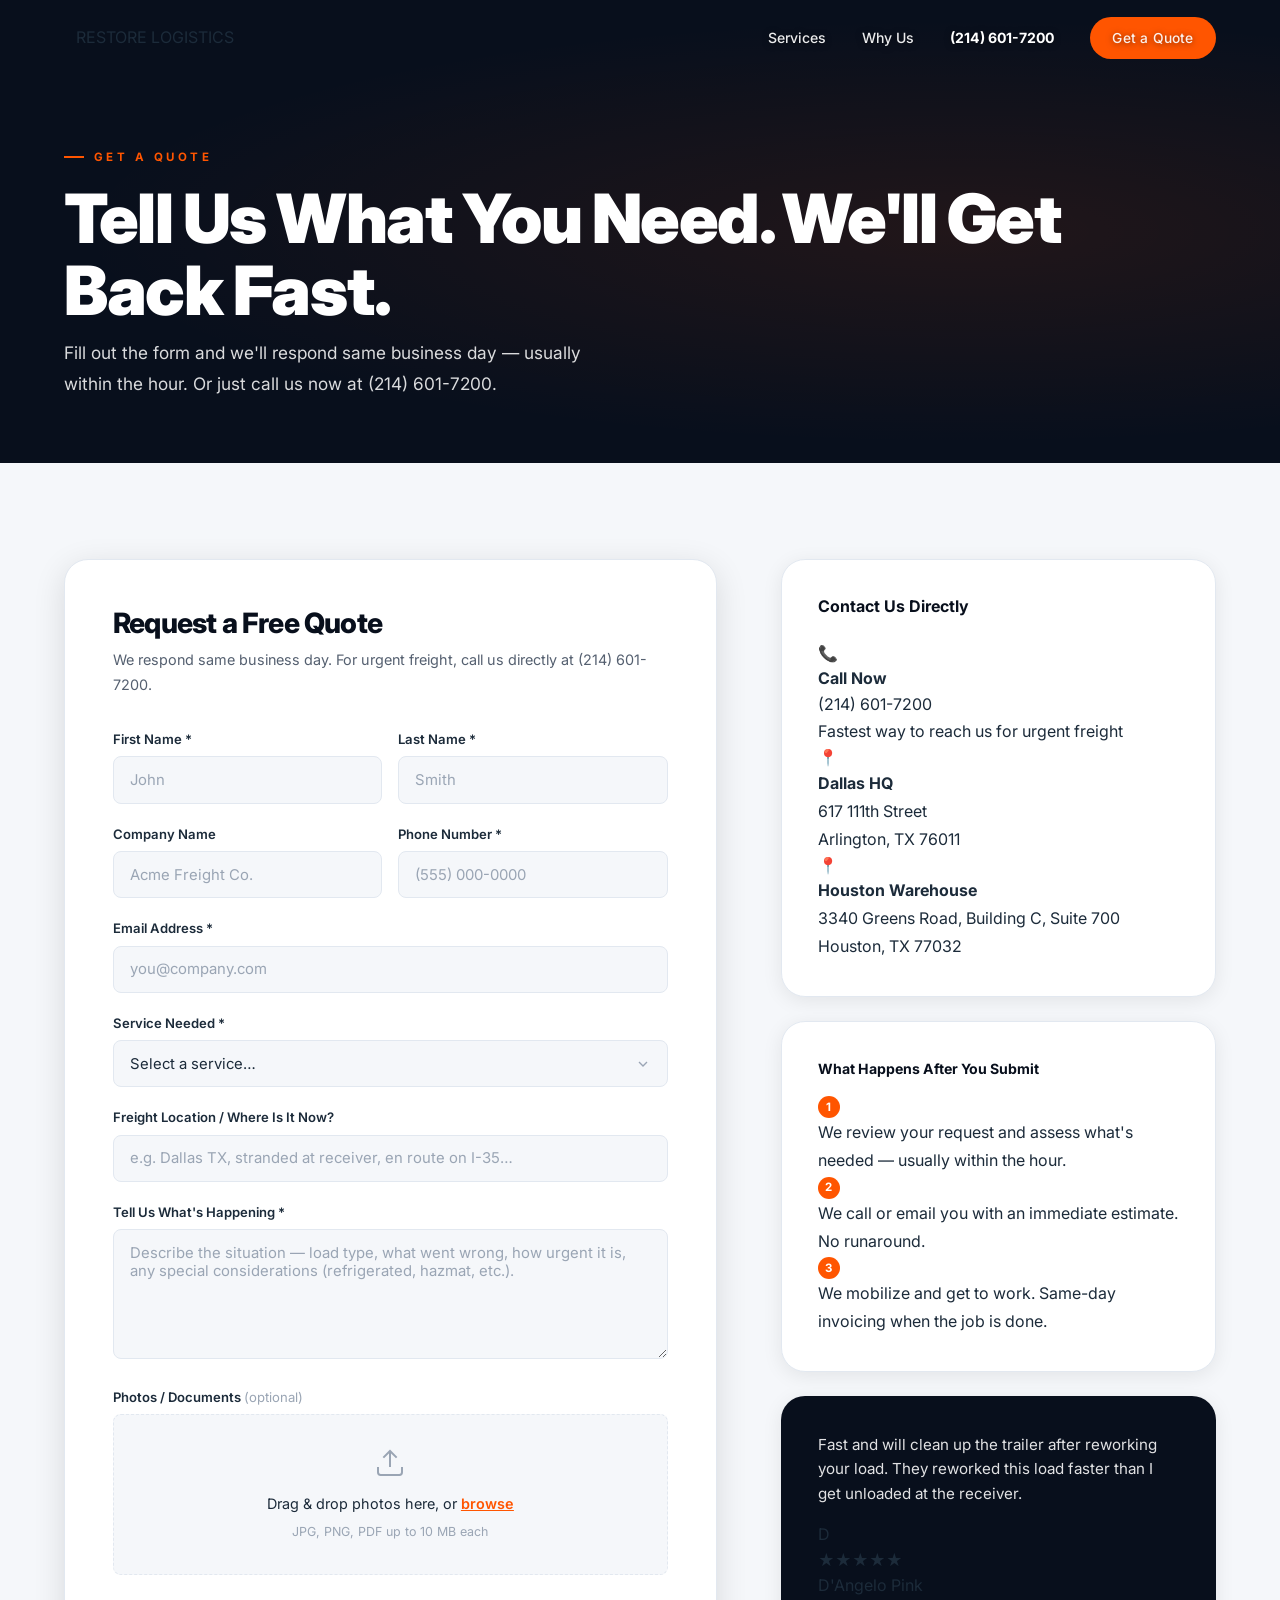
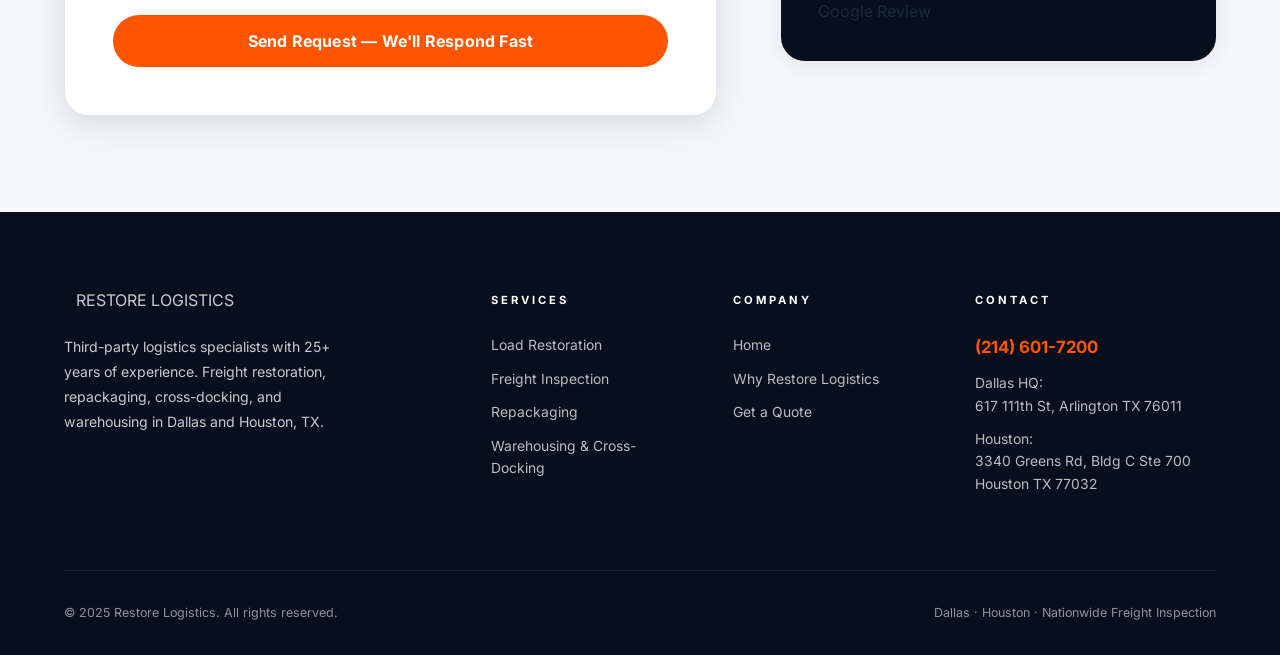
==== commit 70b2fa8b: "Add photo/document upload to quote form Drag-and-drop zone with click-to-browse fallback. Accepts JP" ====
--- a/get-a-quote.html
+++ b/get-a-quote.html
@@ -119,6 +119,23 @@
                 <textarea id="details" name="details" placeholder="Describe the situation — load type, what went wrong, how urgent it is, any special considerations (refrigerated, hazmat, etc.)." required></textarea>
               </div>
 
+              <div class="form-group">
+                <label>Photos / Documents <span style="font-weight:400; color:var(--gray-400);">(optional)</span></label>
+                <div class="upload-zone" id="upload-zone" role="button" tabindex="0" aria-label="Upload photos or documents">
+                  <input type="file" id="photo-upload" name="photos" accept="image/*,.pdf" multiple hidden />
+                  <div class="upload-zone-inner">
+                    <svg class="upload-icon" viewBox="0 0 24 24" fill="none" stroke="currentColor" stroke-width="1.5">
+                      <path d="M21 15v4a2 2 0 0 1-2 2H5a2 2 0 0 1-2-2v-4"/>
+                      <polyline points="17 8 12 3 7 8"/>
+                      <line x1="12" y1="3" x2="12" y2="15"/>
+                    </svg>
+                    <p class="upload-prompt">Drag &amp; drop photos here, or <span class="upload-link">browse</span></p>
+                    <p class="upload-hint">JPG, PNG, PDF up to 10 MB each</p>
+                  </div>
+                </div>
+                <ul class="file-list" id="file-list" hidden></ul>
+              </div>
+
               <button type="submit" class="btn btn-orange form-submit">Send Request — We'll Respond Fast</button>
             </form>
           </div>
--- a/css/style.css
+++ b/css/style.css
@@ -1257,6 +1257,78 @@
   padding-right: 2.5rem;
 }
 .form-submit { width: 100%; padding: 1rem; font-size: 1rem; margin-top: 0.5rem; border-radius: 100px; }
+
+/* ── UPLOAD ZONE ── */
+.upload-zone {
+  border: 1.5px dashed var(--border);
+  border-radius: var(--radius);
+  background: var(--off-white);
+  padding: 2rem 1.5rem;
+  text-align: center;
+  cursor: pointer;
+  transition: border-color var(--transition), background var(--transition), box-shadow var(--transition);
+}
+.upload-zone:hover,
+.upload-zone:focus-visible {
+  border-color: var(--orange);
+  background: rgba(255,85,0,0.03);
+  outline: none;
+}
+.upload-zone.drag-over {
+  border-color: var(--orange);
+  background: rgba(255,85,0,0.06);
+  box-shadow: 0 0 0 3px rgba(255,85,0,0.1);
+}
+.upload-zone-inner { pointer-events: none; }
+.upload-icon {
+  width: 2rem; height: 2rem;
+  color: var(--gray-400);
+  margin: 0 auto 0.75rem;
+  display: block;
+}
+.upload-prompt { font-size: 0.9rem; color: var(--body-text); margin-bottom: 0.25rem; }
+.upload-link { color: var(--orange); font-weight: 600; text-decoration: underline; }
+.upload-hint { font-size: 0.78rem; color: var(--gray-400); }
+.file-list {
+  list-style: none;
+  padding: 0;
+  margin-top: 0.75rem;
+  display: flex;
+  flex-direction: column;
+  gap: 0.4rem;
+}
+.file-item {
+  display: flex;
+  align-items: center;
+  justify-content: space-between;
+  gap: 0.75rem;
+  background: var(--white);
+  border: 1px solid var(--border);
+  border-radius: 8px;
+  padding: 0.55rem 0.85rem;
+  font-size: 0.83rem;
+}
+.file-item-name {
+  color: var(--body-text);
+  font-weight: 500;
+  overflow: hidden;
+  text-overflow: ellipsis;
+  white-space: nowrap;
+}
+.file-item-size { color: var(--gray-400); flex-shrink: 0; }
+.file-item-remove {
+  background: none;
+  border: none;
+  cursor: pointer;
+  color: var(--gray-400);
+  font-size: 1rem;
+  line-height: 1;
+  padding: 0;
+  flex-shrink: 0;
+  transition: color var(--transition);
+}
+.file-item-remove:hover { color: #e53e3e; }
+
 .quote-sidebar { position: sticky; top: calc(var(--header-h) + 2rem); }
 .sidebar-card {
   background: var(--white);
